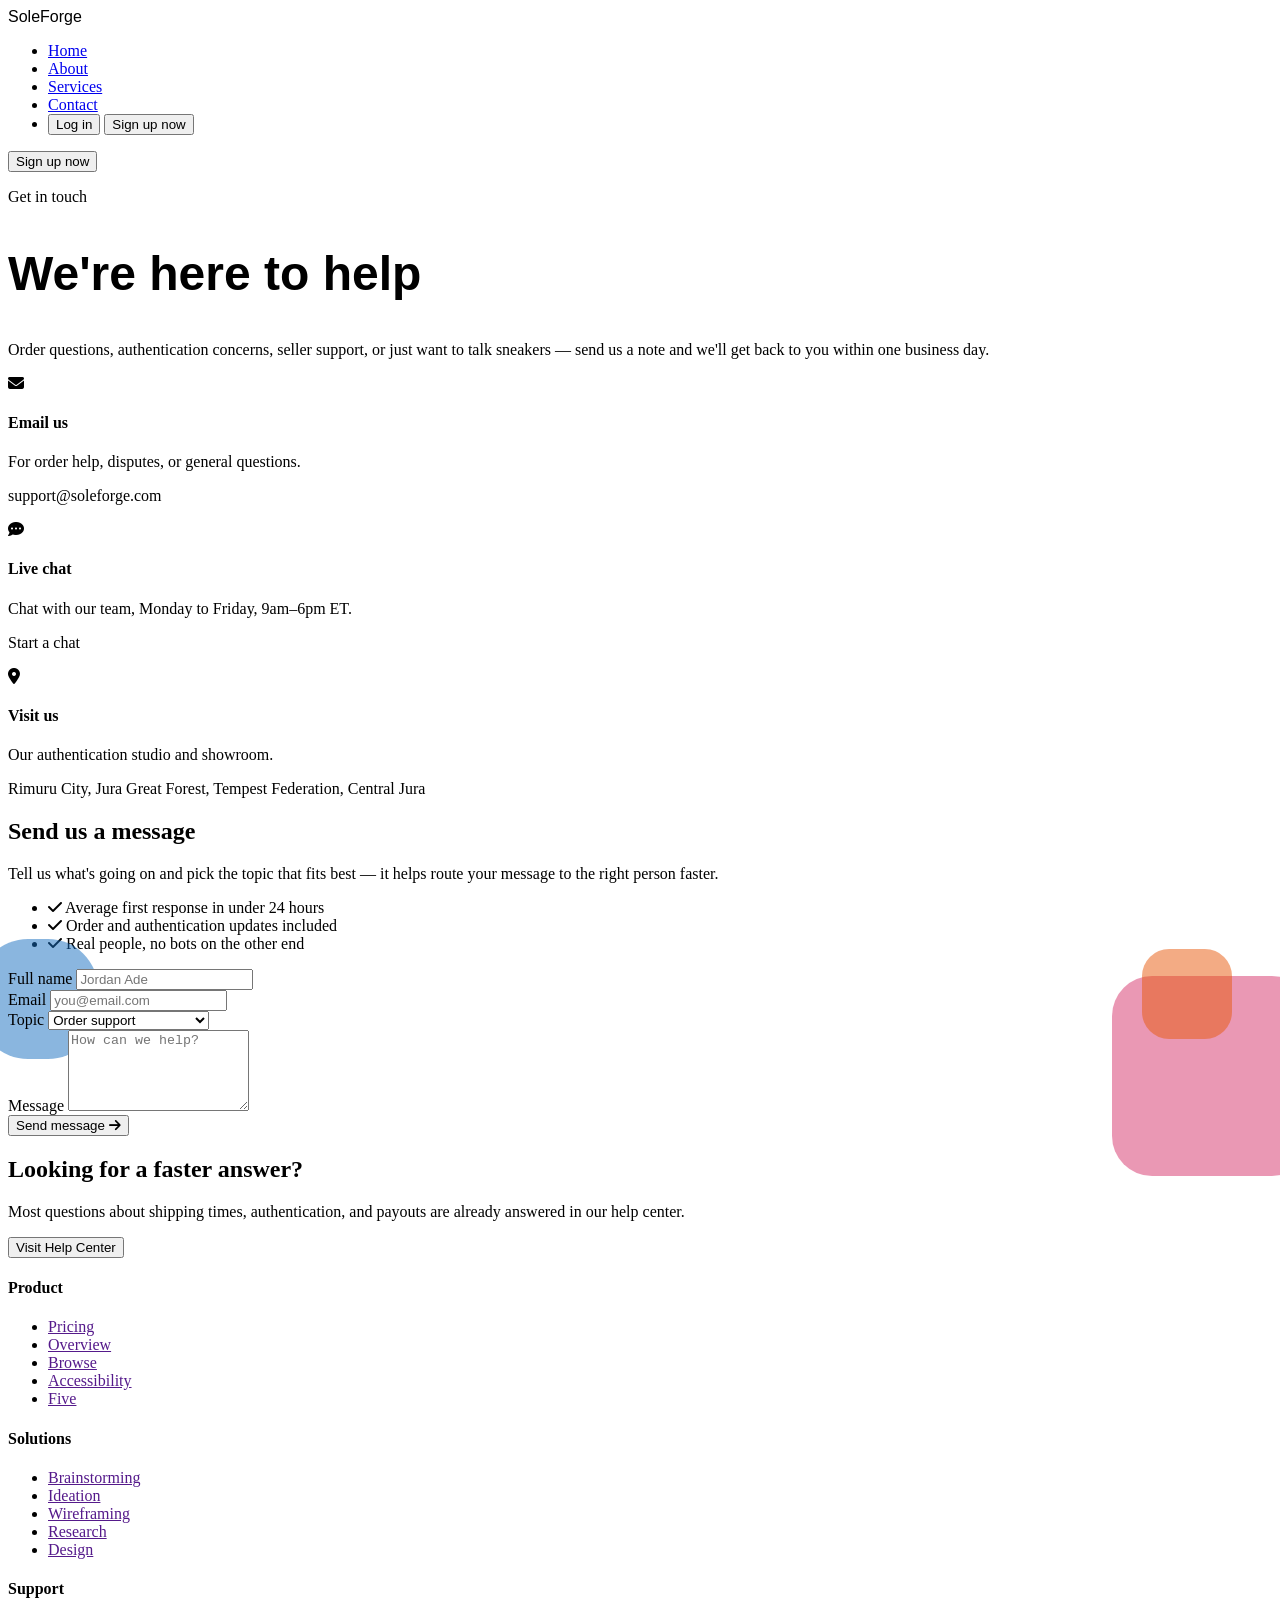
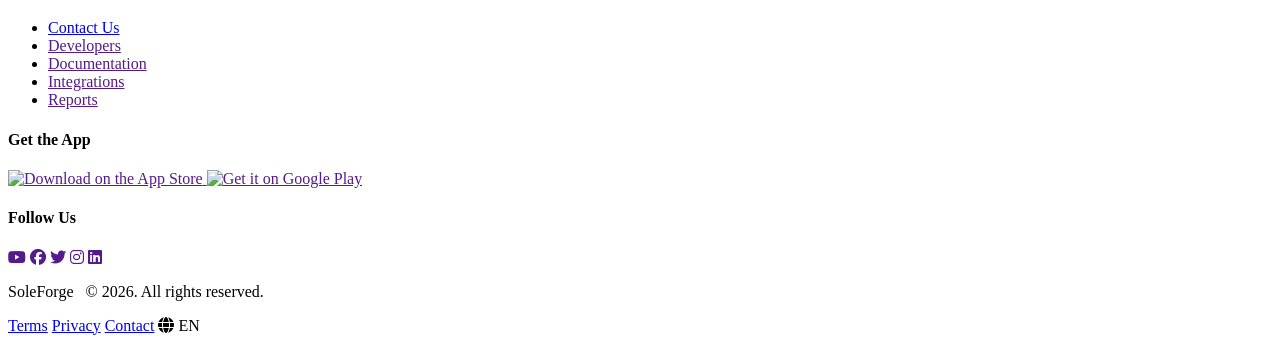
==== contact.html @ 8e5a40cf "Add files via upload" ====
<!doctype html>
<html lang="en">

<head>
  <meta charset="UTF-8" />
  <meta name="viewport" content="width=device-width, initial-scale=1.0" />
  <title>Contact — SoleForge</title>
  <script src="https://cdn.tailwindcss.com"></script>
  <link rel="stylesheet" href="https://cdnjs.cloudflare.com/ajax/libs/font-awesome/6.5.0/css/all.min.css" />
  <link rel="stylesheet" href="https://cdnjs.cloudflare.com/ajax/libs/aos/2.3.1/aos.css" />
  <style>
    h1, .brand-font {
      font-family: "Franklin Gothic Medium", "Arial Narrow", Arial, sans-serif;
    }

    h1 {
      font-size: 2.25rem;
    }

    @media (min-width: 768px) {
      h1 { font-size: 3rem; }
    }

    .form-card-wrapper {
      position: relative;
    }

    .form-card {
      position: relative;
      z-index: 2;
    }

    .blob {
      position: absolute;
      z-index: 1;
      filter: blur(0px);
    }

    .blob-pink {
      background: #d6336c;
      width: 200px;
      height: 200px;
      right: -40px;
      bottom: -40px;
      border-radius: 20%;
      opacity: 0.5;
    }

    .blob-blue {
      background: #186fc0;
      width: 120px;
      height: 120px;
      left: -30px;
      top: -30px;
      border-radius: 50px;
      opacity: 0.5;
    }

    .blob-orange {
      background: #e8590c;
      width: 90px;
      height: 90px;
      right: 40px;
      top: -20px;
      border-radius: 30%;
      opacity: 0.5;
    }

    input:focus, textarea:focus, select:focus {
      outline: none;
      border-color: #78350f;
    }
  </style>
</head>

<body class="bg-[#FDF6E3] overflow-x-hidden">

  <header class="flex justify-between px-4 sm:px-6 md:px-10 lg:px-40 py-6 text-amber-900 items-center" data-aos="fade-down" data-aos-duration="600">
    <div class="logo text-xl font-bold brand-font">SoleForge</div>
    <nav class="hidden md:block">
      <ul class="flex gap-4 lg:gap-8 font-semibold items-center">
        <li><a href="index.html">Home</a></li>
        <li><a href="index.html#about">About</a></li>
        <li><a href="index.html#services">Services</a></li>
        <li><a href="contact.html">Contact</a></li>
        <li class="flex gap-2">
          <button type="button" class="py-2 px-4 cursor-pointer">Log in</button>
          <button type="button" class="border-2 border-amber-900 py-2 px-6 rounded-lg cursor-pointer">Sign up
            now</button>
        </li>
      </ul>
    </nav>
    <button type="button" class="md:hidden border-2 border-amber-900 py-2 px-4 rounded-lg cursor-pointer text-sm">
      Sign up now
    </button>
  </header>

  <!-- ============ HERO ============ -->
  <section class="relative overflow-hidden">
    <div class="relative z-10 max-w-3xl mx-auto text-center px-6 py-16 md:py-24" data-aos="fade-up">
      <p class="uppercase tracking-widest text-sm font-semibold text-amber-800 mb-3">Get in touch</p>
      <h1 class="font-bold mb-4">We're here to help</h1>
      <p class="text-gray-700">
        Order questions, authentication concerns, seller support, or just want to talk sneakers — send us a
        note and we'll get back to you within one business day.
      </p>
    </div>
  </section>

  <!-- ============ CONTACT CHANNELS ============ -->
  <section class="py-4 md:py-8">
    <div class="grid grid-cols-1 md:grid-cols-3 gap-8 lg:gap-16 px-6 lg:px-10 w-full lg:w-7xl mx-auto">
      <div data-aos="fade-up">
        <span class="text-4xl text-amber-900"><i class="fa-solid fa-envelope"></i></span>
        <h4 class="font-bold text-lg mt-4 mb-2">Email us</h4>
        <p class="text-sm text-gray-700 mb-2">For order help, disputes, or general questions.</p>
        <p class="text-amber-900 font-semibold text-sm hover:underline cursor-pointer">support@soleforge.com</p>
      </div>
      <div data-aos="fade-up" data-aos-delay="100">
        <span class="text-4xl text-amber-900"><i class="fa-solid fa-comment-dots"></i></span>
        <h4 class="font-bold text-lg mt-4 mb-2">Live chat</h4>
        <p class="text-sm text-gray-700 mb-2">Chat with our team, Monday to Friday, 9am–6pm ET.</p>
        <p  class="text-amber-900 font-semibold text-sm hover:underline cursor-pointer">Start a chat</a>
      </div>
      <div data-aos="fade-up" data-aos-delay="200">
        <span class="text-4xl text-amber-900"><i class="fa-solid fa-location-dot"></i></span>
        <h4 class="font-bold text-lg mt-4 mb-2">Visit us</h4>
        <p class="text-sm text-gray-700 mb-2">Our authentication studio and showroom.</p>
        <span class="text-amber-900 font-semibold text-sm cursor-pointer">Rimuru City, Jura Great Forest, Tempest Federation, Central Jura</span>
      </div>
    </div>
  </section>

  <!-- ============ CONTACT FORM ============ -->
  <section class="py-12 md:py-20">
    <div class="w-full lg:w-6xl mx-auto px-6 lg:px-10">
      <div class="grid grid-cols-1 lg:grid-cols-[1fr_1.2fr] gap-10 items-start">

        <!-- Side copy -->
        <div class="space-y-6 lg:sticky lg:top-20" data-aos="fade-right">
          <h2 class="text-3xl md:text-4xl font-bold">Send us a message</h2>
          <p class="text-gray-700">
            Tell us what's going on and pick the topic that fits best — it helps route your message to the right
            person faster.
          </p>
          <ul class="space-y-3">
            <li class="flex gap-3 items-center">
              <span class="text-green-600"><i class="fa-solid fa-check"></i></span>
              Average first response in under 24 hours
            </li>
            <li class="flex gap-3 items-center">
              <span class="text-green-600"><i class="fa-solid fa-check"></i></span>
              Order and authentication updates included
            </li>
            <li class="flex gap-3 items-center">
              <span class="text-green-600"><i class="fa-solid fa-check"></i></span>
              Real people, no bots on the other end
            </li>
          </ul>
        </div>

        <!-- Form card -->
        <div class="form-card-wrapper" data-aos="fade-left">
          <div class="blob blob-pink"></div>
          <div class="blob blob-blue"></div>
          <div class="blob blob-orange"></div>
          <form class="form-card bg-white rounded-2xl shadow-xl p-6 sm:p-10 space-y-5">
            <div class="grid grid-cols-1 sm:grid-cols-2 gap-5">
              <div>
                <label for="name" class="block text-sm font-semibold text-gray-800 mb-2">Full name</label>
                <input type="text" id="name" name="name" placeholder="Jordan Ade"
                  class="w-full border border-gray-300 rounded-lg px-4 py-3 text-sm focus:border-2 transition" />
              </div>
              <div>
                <label for="email" class="block text-sm font-semibold text-gray-800 mb-2">Email</label>
                <input type="email" id="email" name="email" placeholder="you@email.com"
                  class="w-full border border-gray-300 rounded-lg px-4 py-3 text-sm focus:border-2 transition" />
              </div>
            </div>

            <div>
              <label for="topic" class="block text-sm font-semibold text-gray-800 mb-2">Topic</label>
              <select id="topic" name="topic"
                class="w-full border border-gray-300 rounded-lg px-4 py-3 text-sm bg-white focus:border-2 transition">
                <option>Order support</option>
                <option>Authentication question</option>
                <option>Selling on SoleForge</option>
                <option>Account &amp; billing</option>
                <option>Press &amp; partnerships</option>
                <option>Something else</option>
              </select>
            </div>

            <div>
              <label for="message" class="block text-sm font-semibold text-gray-800 mb-2">Message</label>
              <textarea id="message" name="message" rows="5" placeholder="How can we help?"
                class="w-full border border-gray-300 rounded-lg px-4 py-3 text-sm focus:border-2 transition resize-none"></textarea>
            </div>

            <button type="button"
              class="w-full flex items-center justify-center gap-3 bg-amber-900 hover:bg-amber-800 transition text-white font-semibold py-3.5 rounded-lg cursor-pointer">
              Send message
              <i class="fa-solid fa-arrow-right"></i>
            </button>
          </form>
        </div>
      </div>
    </div>
  </section>

  <!-- ============ FAQ TEASER ============ -->
  <section class="relative py-16 md:py-20 bg-gray-900 text-white overflow-hidden">
    <div class="relative z-10 w-full lg:w-6xl mx-auto px-6 lg:px-10 text-center" data-aos="zoom-in">
      <h2 class="text-3xl md:text-4xl font-bold mb-4">Looking for a faster answer?</h2>
      <p class="text-gray-300 mb-8 max-w-2xl mx-auto">
        Most questions about shipping times, authentication, and payouts are already answered in our help center.
      </p>
      <button type="button" class="border-2 border-white py-3 px-8 rounded-lg font-semibold cursor-pointer">
        Visit Help Center
      </button>
    </div>
  </section>

  <!-- ============ FOOTER ============ -->
  <footer class="bg-gray-900 text-white pt-16 pb-8">
    <div class="w-full lg:w-7xl mx-auto px-6 lg:px-10">
      <div class="grid grid-cols-2 md:grid-cols-4 gap-10 mb-16">

        <div class="space-y-4">
          <h4 class="font-semibold text-gray-300">Product</h4>
          <ul class="space-y-3 text-sm text-gray-400">
            <li><a href="" class="hover:text-white">Pricing</a></li>
            <li><a href="" class="hover:text-white">Overview</a></li>
            <li><a href="" class="hover:text-white">Browse</a></li>
            <li><a href="" class="hover:text-white">Accessibility</a></li>
            <li><a href="" class="hover:text-white">Five</a></li>
          </ul>
        </div>

        <div class="space-y-4">
          <h4 class="font-semibold text-gray-300">Solutions</h4>
          <ul class="space-y-3 text-sm text-gray-400">
            <li><a href="" class="hover:text-white">Brainstorming</a></li>
            <li><a href="" class="hover:text-white">Ideation</a></li>
            <li><a href="" class="hover:text-white">Wireframing</a></li>
            <li><a href="" class="hover:text-white">Research</a></li>
            <li><a href="" class="hover:text-white">Design</a></li>
          </ul>
        </div>

        <div class="space-y-4">
          <h4 class="font-semibold text-gray-300">Support</h4>
          <ul class="space-y-3 text-sm text-gray-400">
            <li><a href="contact.html" class="hover:text-white">Contact Us</a></li>
            <li><a href="" class="hover:text-white">Developers</a></li>
            <li><a href="" class="hover:text-white">Documentation</a></li>
            <li><a href="" class="hover:text-white">Integrations</a></li>
            <li><a href="" class="hover:text-white">Reports</a></li>
          </ul>
        </div>

        <div class="space-y-4">
          <h4 class="font-semibold text-gray-300">Get the App</h4>
          <div class="flex flex-col gap-3">
            <a href="" class="inline-block">
              <img src="https://developer.apple.com/assets/elements/badges/download-on-the-app-store.svg"
                alt="Download on the App Store" class="h-10" />
            </a>
            <a href="" class="inline-block">
              <img src="https://play.google.com/intl/en_us/badges/static/images/badges/en_badge_web_generic.png"
                alt="Get it on Google Play" class="h-10" />
            </a>
          </div>
          <h4 class="font-semibold text-gray-300 pt-2">Follow Us</h4>
          <div class="flex gap-4 text-lg">
            <a href="" class="hover:text-gray-300"><i class="fa-brands fa-youtube"></i></a>
            <a href="" class="hover:text-gray-300"><i class="fa-brands fa-facebook"></i></a>
            <a href="" class="hover:text-gray-300"><i class="fa-brands fa-twitter"></i></a>
            <a href="" class="hover:text-gray-300"><i class="fa-brands fa-instagram"></i></a>
            <a href="" class="hover:text-gray-300"><i class="fa-brands fa-linkedin"></i></a>
          </div>
        </div>

      </div>

      <div
        class="border-t border-gray-700 pt-8 flex flex-col sm:flex-row justify-between items-center gap-4 text-sm text-gray-400">
        <p>SoleForge &nbsp; &copy; 2026. All rights reserved.</p>
        <div class="flex items-center gap-6">
          <a href="terms.html" class="hover:text-white">Terms</a>
          <a href="privacy.html" class="hover:text-white">Privacy</a>
          <a href="contact.html" class="hover:text-white">Contact</a>
          <span class="flex items-center gap-1">
            <i class="fa-solid fa-globe"></i> EN
          </span>
        </div>
      </div>
    </div>
  </footer>

  <script src="https://cdnjs.cloudflare.com/ajax/libs/aos/2.3.1/aos.js"></script>
  <script>
    AOS.init({ duration: 800, once: true, offset: 80 });
  </script>
</body>

</html>
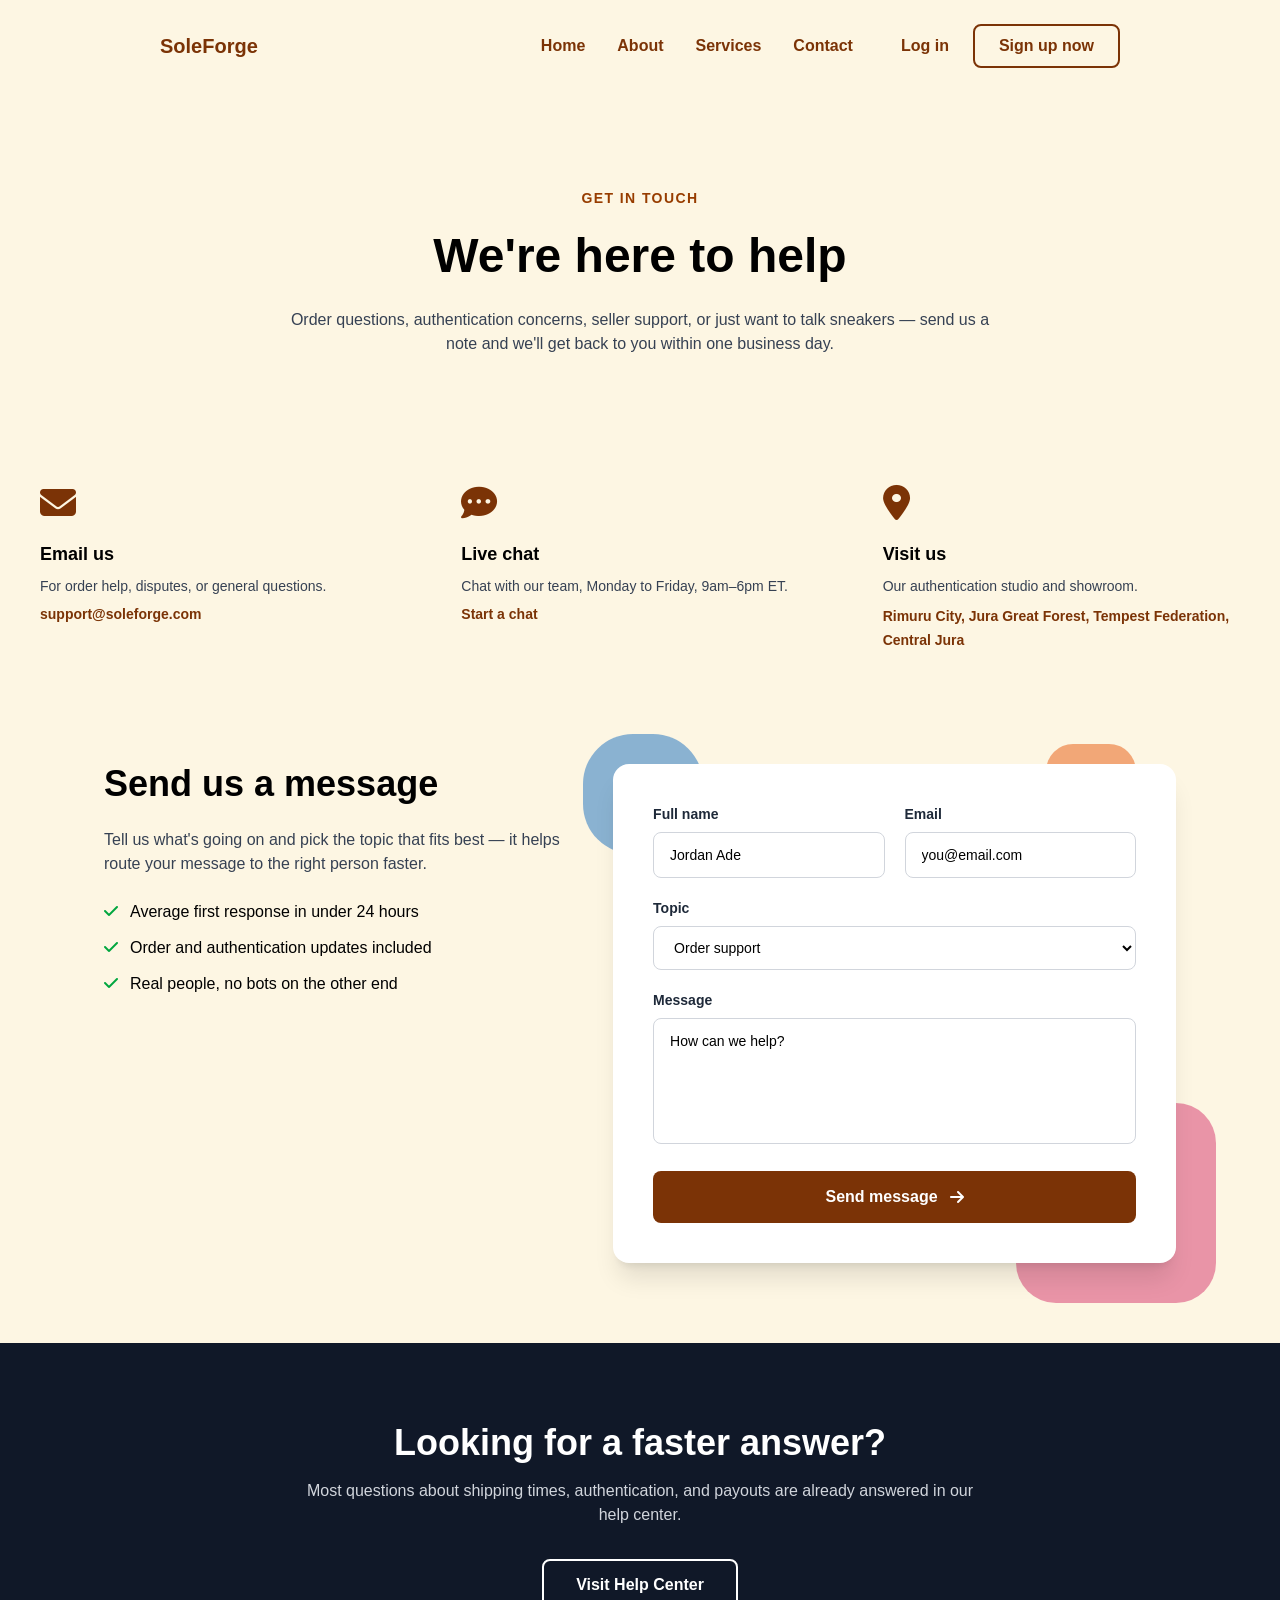
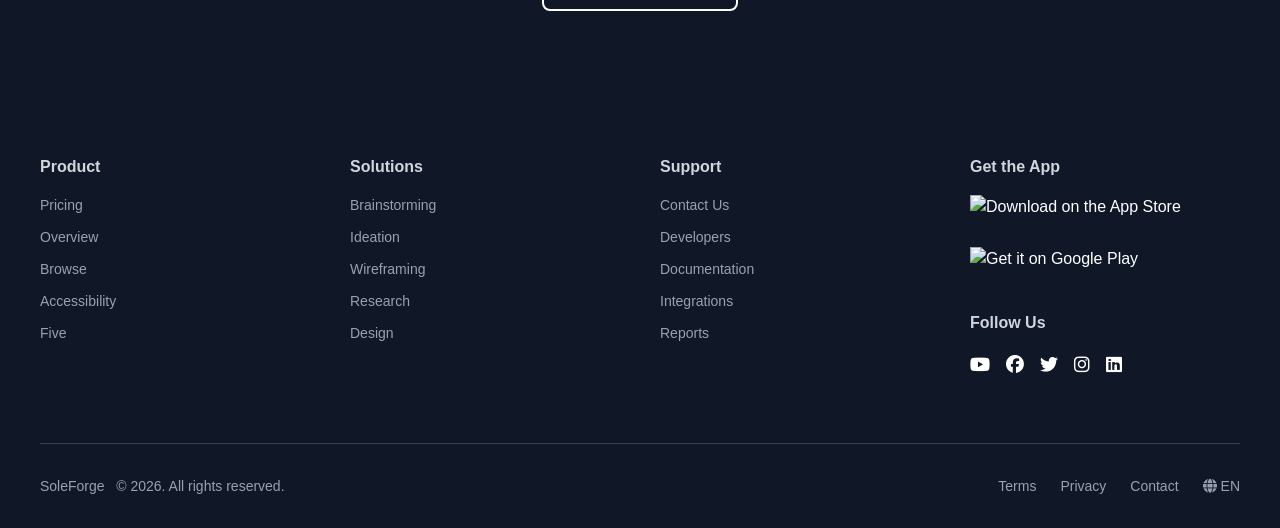
==== commit 3417b2af: "Update contact.html" ====
--- a/contact.html
+++ b/contact.html
@@ -5,7 +5,8 @@
   <meta charset="UTF-8" />
   <meta name="viewport" content="width=device-width, initial-scale=1.0" />
   <title>Contact — SoleForge</title>
-  <script src="https://cdn.tailwindcss.com"></script>
+  <link rel="stylesheet" href="./assets/src/output.css" />
+  <link rel="shortcut icon" href="assets/images/sneakers.png" type="image/x-icon">
   <link rel="stylesheet" href="https://cdnjs.cloudflare.com/ajax/libs/font-awesome/6.5.0/css/all.min.css" />
   <link rel="stylesheet" href="https://cdnjs.cloudflare.com/ajax/libs/aos/2.3.1/aos.css" />
   <style>
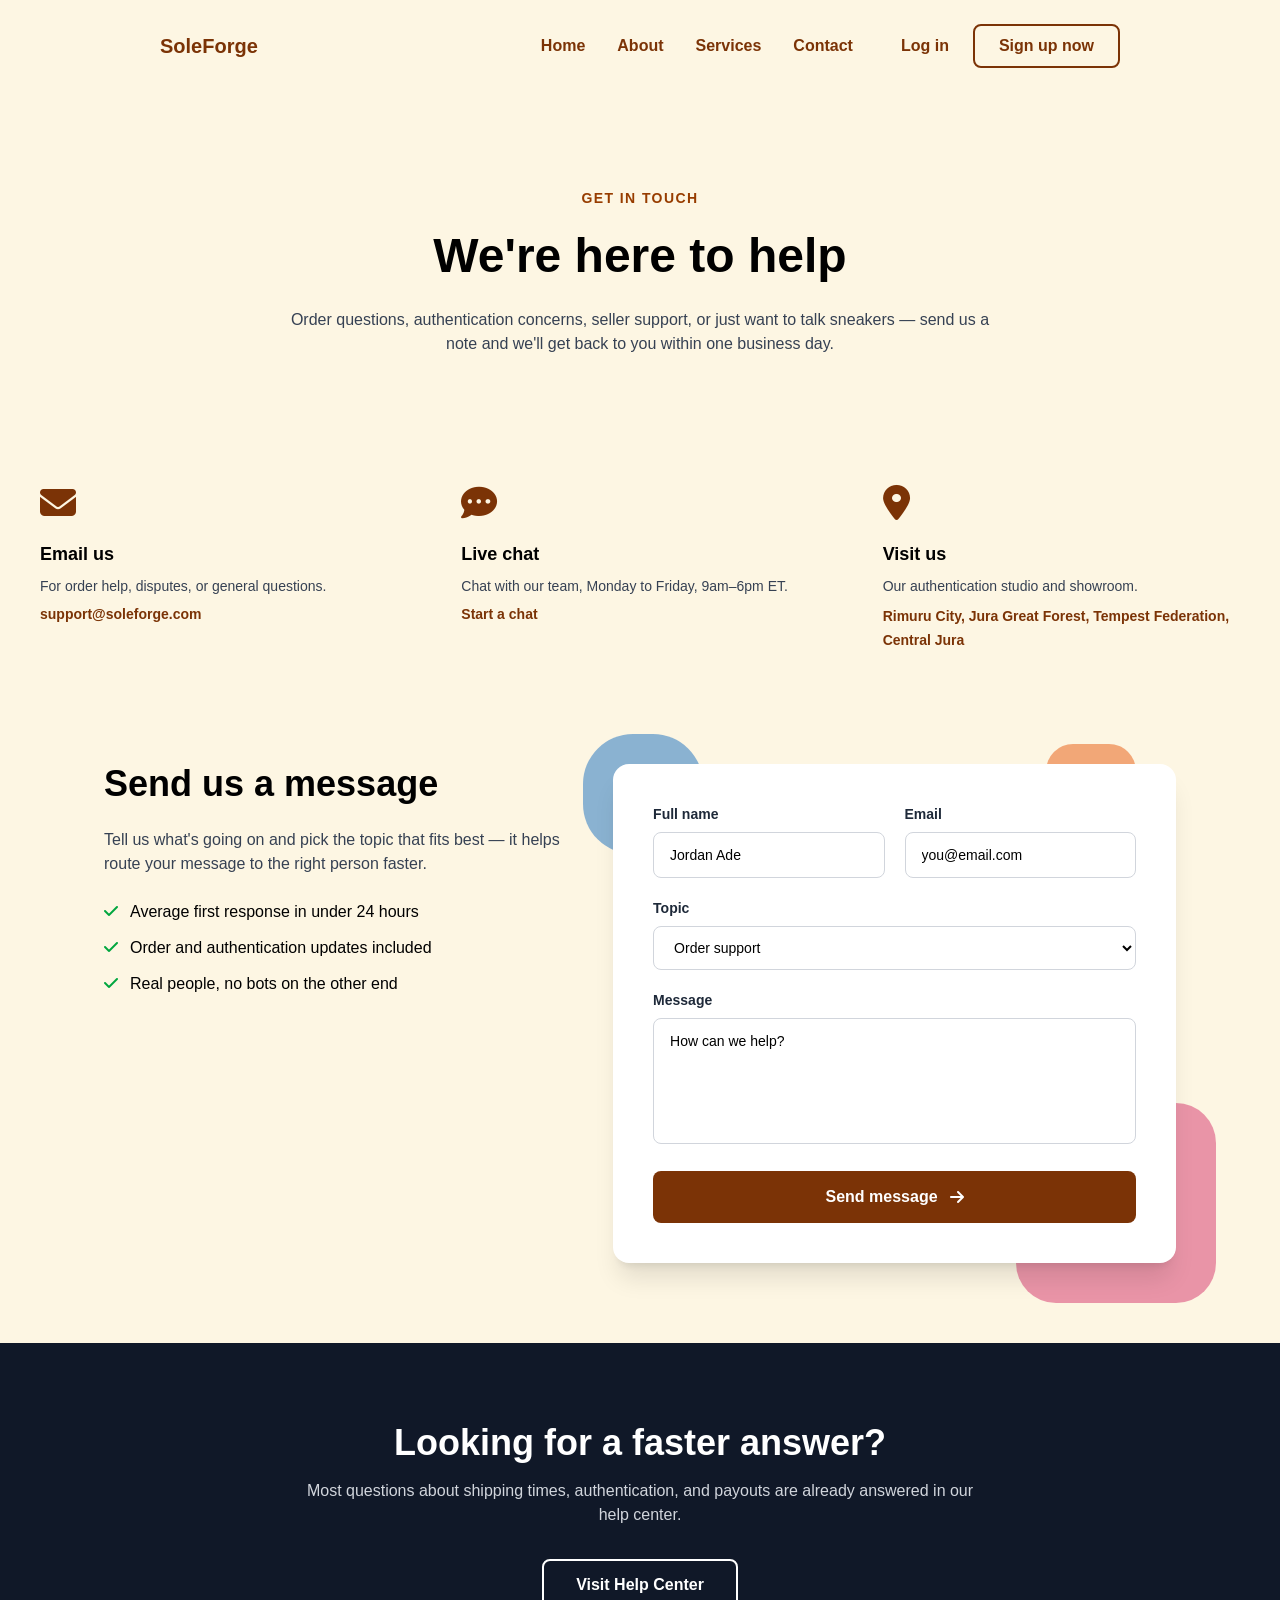
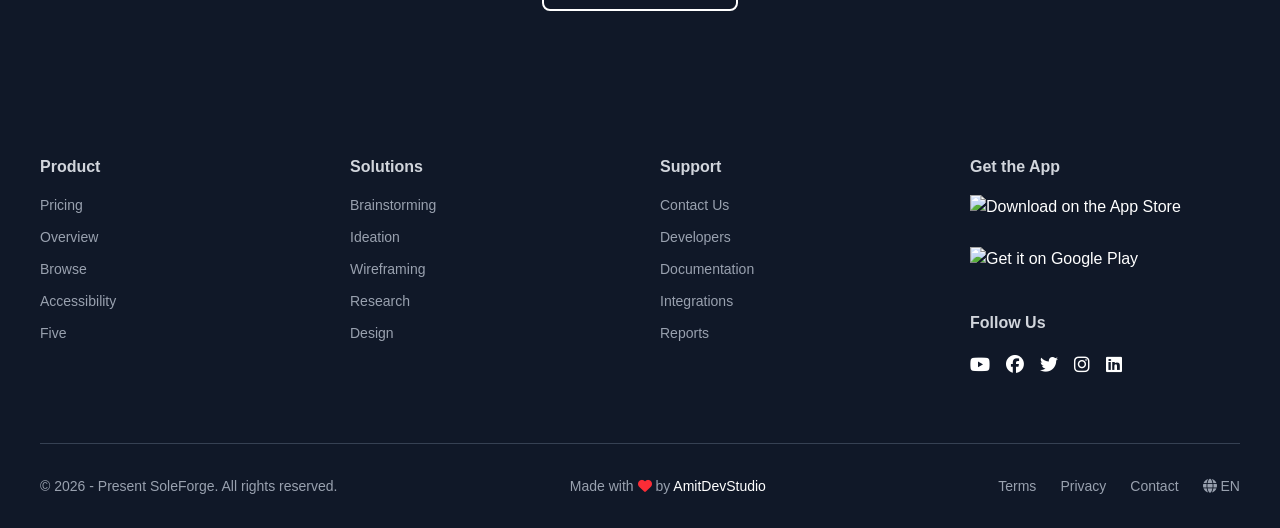
==== commit 24bd3629: "Update contact.html" ====
--- a/contact.html
+++ b/contact.html
@@ -286,7 +286,10 @@
 
       <div
         class="border-t border-gray-700 pt-8 flex flex-col sm:flex-row justify-between items-center gap-4 text-sm text-gray-400">
-        <p>SoleForge &nbsp; &copy; 2026. All rights reserved.</p>
+        <p>&copy; 2026 - Present SoleForge. All rights reserved.</p>
+        <div class="credit">
+          <p>Made with <i class="fa-solid fa-heart text-red-500"></i> by <a href="https://amitdevstudio.netlify.app" class="text-white hover:underline" target="_blank">AmitDevStudio</a></p>
+        </div>
         <div class="flex items-center gap-6">
           <a href="terms.html" class="hover:text-white">Terms</a>
           <a href="privacy.html" class="hover:text-white">Privacy</a>
